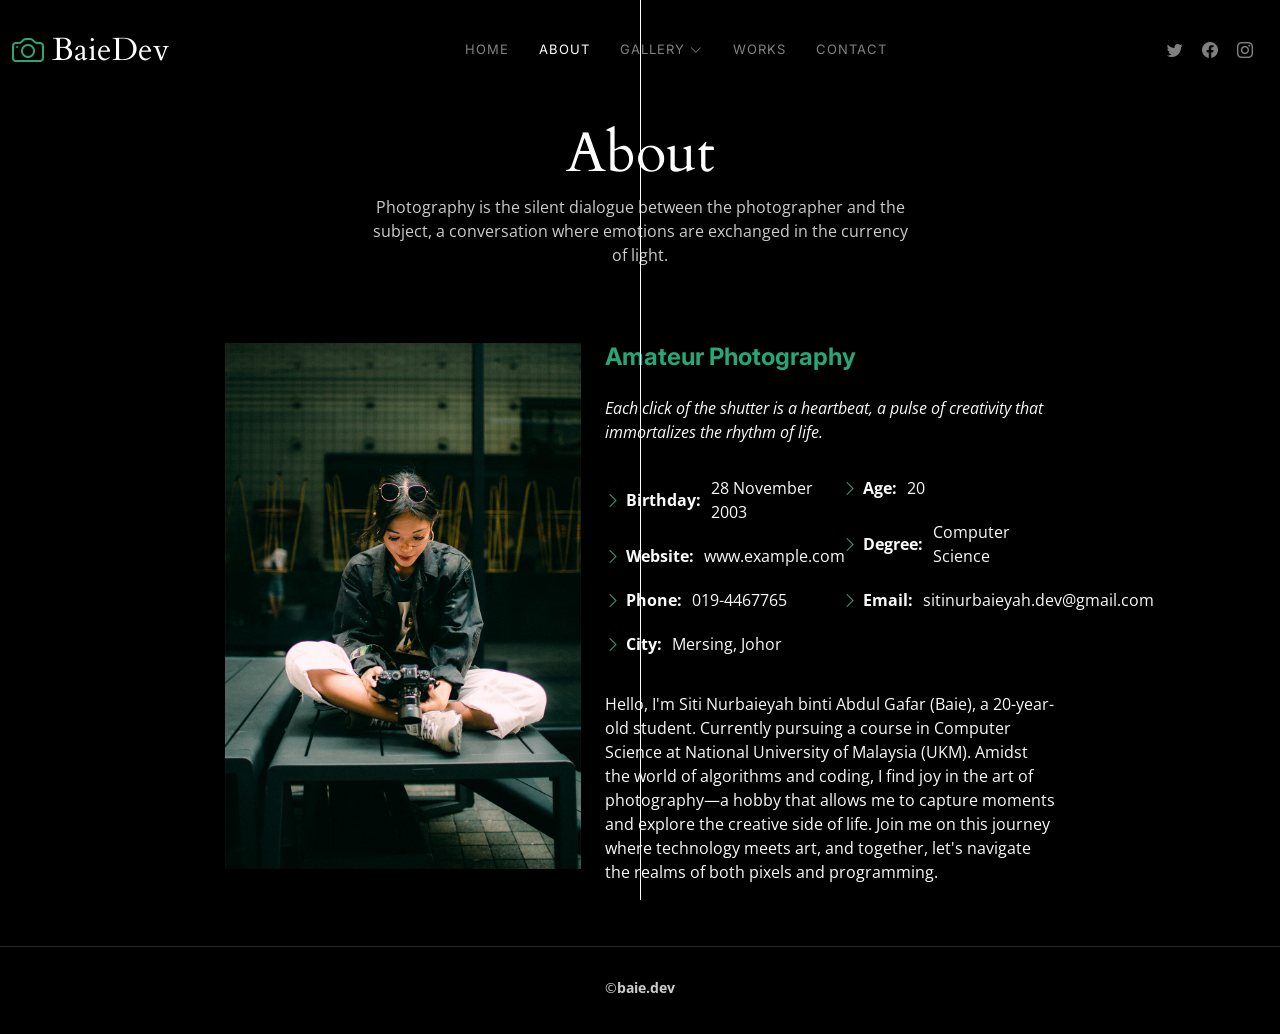
==== about.html @ 37c47ef6 "1st commit" ====
<!DOCTYPE html>
<html lang="en">

<head>
  <meta charset="utf-8">
  <meta content="width=device-width, initial-scale=1.0" name="viewport">

  <title>About | BaieDev</title>
  <meta content="" name="description">
  <meta content="" name="keywords">

  <!-- Favicons -->
  <link href="assets/img/favicon.png" rel="icon">
  <link href="assets/img/apple-touch-icon.png" rel="apple-touch-icon">

  <!-- Google Fonts -->
  <link rel="preconnect" href="https://fonts.googleapis.com">
  <link rel="preconnect" href="https://fonts.gstatic.com" crossorigin>
  <link href="https://fonts.googleapis.com/css2?family=Open+Sans:ital,wght@0,300;0,400;0,500;0,600;0,700;1,300;1,400;1,600;1,700&family=Inter:ital,wght@0,300;0,400;0,500;0,600;0,700;1,300;1,400;1,500;1,600;1,700&family=Cardo:ital,wght@0,400;0,700;1,400&display=swap" rel="stylesheet">

  <!-- Vendor CSS Files -->
  <link href="assets/vendor/bootstrap/css/bootstrap.min.css" rel="stylesheet">
  <link href="assets/vendor/bootstrap-icons/bootstrap-icons.css" rel="stylesheet">
  <link href="assets/vendor/swiper/swiper-bundle.min.css" rel="stylesheet">
  <link href="assets/vendor/glightbox/css/glightbox.min.css" rel="stylesheet">
  <link href="assets/vendor/aos/aos.css" rel="stylesheet">

  <!-- Template Main CSS File -->
  <link href="assets/css/main.css" rel="stylesheet">

  <!-- =======================================================
  * Template Name: PhotoFolio
  * Updated: Sep 18 2023 with Bootstrap v5.3.2
  * Template URL: https://bootstrapmade.com/photofolio-bootstrap-photography-website-template/
  * Author: BootstrapMade.com
  * License: https://bootstrapmade.com/license/
  ======================================================== -->
</head>

<body>

  <!-- ======= Header ======= -->
  <header id="header" class="header d-flex align-items-center fixed-top">
    <div class="container-fluid d-flex align-items-center justify-content-between">

      <a href="index.html" class="logo d-flex align-items-center  me-auto me-lg-0">
        <!-- Uncomment the line below if you also wish to use an image logo -->
        <!-- <img src="assets/img/logo.png" alt=""> -->
        <i class="bi bi-camera"></i>
        <h1>BaieDev</h1>
      </a>

      <nav id="navbar" class="navbar">
        <ul>
          <li><a href="index.html" >Home</a></li>
          <li><a href="about.html" class="active">About</a></li>
          <li class="dropdown"><a href="#"><span>Gallery</span> <i class="bi bi-chevron-down dropdown-indicator"></i></a>
            <ul>
              <li><a href="long-shot.html">Long Shot</a></li>
              <li><a href="medium-shot.html">Medium Shot</a></li>
              <li><a href="close-up.html">Close Up</a></li>
              <li><a href="high-angle.html">High Angle</a></li>
              <li><a href="close-angle.html">Close Angle</a></li>
              <!-- <li><a href="gallery.html">Travel</a></li> -->
              <!-- <li class="dropdown"><a href="#"><span>Sub Menu</span> <i class="bi bi-chevron-down dropdown-indicator"></i></a> -->
                <ul>
                  <!-- <li><a href="#">Sub Menu 1</a></li>
                  <li><a href="#">Sub Menu 2</a></li>
                  <li><a href="#">Sub Menu 3</a></li> -->
                </ul>
              </li>
            </ul>
          </li>
          <li><a href="works.html">Works</a></li>
          <li><a href="contact.html">Contact</a></li>
        </ul>
      </nav><!-- .navbar -->

      <div class="header-social-links">
        <a href="#" class="twitter"><i class="bi bi-twitter"></i></a>
        <a href="#" class="facebook"><i class="bi bi-facebook"></i></a>
        <a href="#" class="instagram"><i class="bi bi-instagram"></i></a>
        <!-- <a href="#" class="linkedin"><i class="bi bi-linkedin"></i></i></a> -->
      </div>
      <i class="mobile-nav-toggle mobile-nav-show bi bi-list"></i>
      <i class="mobile-nav-toggle mobile-nav-hide d-none bi bi-x"></i>

    </div>
  </header><!-- End Header -->

  <main id="main" data-aos="fade" data-aos-delay="1500">

    <!-- ======= End Page Header ======= -->
    <div class="page-header d-flex align-items-center">
      <div class="container position-relative">
        <div class="row d-flex justify-content-center">
          <div class="col-lg-6 text-center">
            <h2>About</h2>
            <p>Photography is the silent dialogue between the photographer and the subject,
               a conversation where emotions are exchanged in the currency of light.</p>

            <!-- <a class="cta-btn" href="contact.html">Available for hire</a> -->

          </div>
        </div>
      </div>
    </div><!-- End Page Header -->

    <!-- ======= About Section ======= -->
    <section id="about" class="about">
      <div class="container">

        <div class="row gy-4 justify-content-center">
          <div class="col-lg-4">
            <img src="assets/img/profile-img.jpg" class="img-fluid" alt="">
          </div>
          <div class="col-lg-5 content">
            <h2>Amateur Photography</h2>
            <p class="fst-italic py-3">
              Each click of the shutter is a heartbeat, a pulse of creativity that immortalizes the rhythm of life.
            </p>
            <div class="row">
              <div class="col-lg-6">
                <ul>
                  <li><i class="bi bi-chevron-right"></i> <strong>Birthday:</strong> <span>28 November 2003</span></li>
                  <li><i class="bi bi-chevron-right"></i> <strong>Website:</strong> <span>www.example.com</span></li>
                  <li><i class="bi bi-chevron-right"></i> <strong>Phone:</strong> <span>019-4467765</span></li>
                  <li><i class="bi bi-chevron-right"></i> <strong>City:</strong> <span>Mersing, Johor</span></li>
                </ul>
              </div>
              <div class="col-lg-6">
                <ul>
                  <li><i class="bi bi-chevron-right"></i> <strong>Age:</strong> <span>20</span></li>
                  <li><i class="bi bi-chevron-right"></i> <strong>Degree:</strong> <span>Computer Science</span></li>
                  <li><i class="bi bi-chevron-right"></i> <strong>Email:</strong> <span>sitinurbaieyah.dev@gmail.com</span></li>
                  <!-- <li><i class="bi bi-chevron-right"></i> <strong>Freelance:</strong> <span>Available</span></li> -->
                </ul>
              </div>
            </div>
            <p class="py-3">
              Hello, I'm Siti Nurbaieyah binti Abdul Gafar (Baie), a 20-year-old student. Currently pursuing a course in Computer Science at National University of Malaysia (UKM). 
              Amidst the world of algorithms and coding, I find joy in the art of photography—a hobby that allows me to capture moments and explore the creative side of life.
              Join me on this journey where technology meets art, and together, let's navigate the realms of both pixels and programming.
            
            </p>
            <p class="m-0">
              <!-- Recusandae est praesentium consequatur eos voluptatem. Vitae dolores aliquam itaque odio nihil. Neque ut neque ut quae voluptas. Maxime corporis aut ut ipsum consequatur. Repudiandae sunt sequi minus qui et. Doloribus molestiae officiis.
              Soluta eligendi fugiat omnis enim. Numquam alias sint possimus eveniet ad. Ratione in earum eum magni totam. -->
            </p>
          </div>
        </div>

      </div>
    </section><!-- End About Section -->

    <!-- ======= Testimonials Section ======= -->
    <!-- <section id="testimonials" class="testimonials">
      <div class="container">

        <div class="section-header">
          <h2>Testimonials</h2>
          <p>What they are saying</p>
        </div>

        <div class="slides-3 swiper">
          <div class="swiper-wrapper">

            <div class="swiper-slide">
              <div class="testimonial-item">
                <div class="stars">
                  <i class="bi bi-star-fill"></i><i class="bi bi-star-fill"></i><i class="bi bi-star-fill"></i><i class="bi bi-star-fill"></i><i class="bi bi-star-fill"></i>
                </div>
                <p>
                  Proin iaculis purus consequat sem cure digni ssim donec porttitora entum suscipit rhoncus. Accusantium quam, ultricies eget id, aliquam eget nibh et. Maecen aliquam, risus at semper.
                </p>
                <div class="profile mt-auto">
                  <img src="assets/img/testimonials/testimonials-1.jpg" class="testimonial-img" alt="">
                  <h3>Saul Goodman</h3>
                  <h4>Ceo &amp; Founder</h4>
                </div>
              </div>
            </div><!-- End testimonial item -->

            <!-- / -->

  </main><!-- End #main -->

  <!-- ======= Footer ======= -->
  <footer id="footer" class="footer">
    <div class="container">
      <div class="copyright">
        &copy;<strong><span>baie.dev</span></strong>
      </div>
      <div class="credits">
        <!-- All the links in the footer should remain intact. -->
        <!-- You can delete the links only if you purchased the pro version. -->
        <!-- Licensing information: https://bootstrapmade.com/license/ -->
        <!-- Purchase the pro version with working PHP/AJAX contact form: https://bootstrapmade.com/photofolio-bootstrap-photography-website-template/ -->
        <!-- Designed by <a href="https://bootstrapmade.com/">BootstrapMade</a> -->
      </div>
    </div>
  </footer><!-- End Footer -->

  <a href="#" class="scroll-top d-flex align-items-center justify-content-center"><i class="bi bi-arrow-up-short"></i></a>

  <div id="preloader">
    <div class="line"></div>
  </div>

  <!-- Vendor JS Files -->
  <script src="assets/vendor/bootstrap/js/bootstrap.bundle.min.js"></script>
  <script src="assets/vendor/swiper/swiper-bundle.min.js"></script>
  <script src="assets/vendor/glightbox/js/glightbox.min.js"></script>
  <script src="assets/vendor/aos/aos.js"></script>
  <script src="assets/vendor/php-email-form/validate.js"></script>

  <!-- Template Main JS File -->
  <script src="assets/js/main.js"></script>

</body>

</html>
---- assets/css/main.css ----
/**
* Template Name: PhotoFolio
* Updated: Sep 18 2023 with Bootstrap v5.3.2
* Template URL: https://bootstrapmade.com/photofolio-bootstrap-photography-website-template/
* Author: BootstrapMade.com
* License: https://bootstrapmade.com/license/
*/

/*--------------------------------------------------------------
# Set main reusable colors and fonts using CSS variables
# Learn more about CSS variables at https://developer.mozilla.org/en-US/docs/Web/CSS/Using_CSS_custom_properties
--------------------------------------------------------------*/
/* Fonts */
:root {
  --font-default: "Open Sans", system-ui, -apple-system, "Segoe UI", Roboto, "Helvetica Neue", Arial, "Noto Sans", "Liberation Sans", sans-serif, "Apple Color Emoji", "Segoe UI Emoji", "Segoe UI Symbol", "Noto Color Emoji";
  --font-primary: "Inter", sans-serif;
  --font-secondary: "Cardo", sans-serif;
}

/* Colors */
:root {
  --color-default: #fafafa;
  --color-primary: #27a776;
  --color-secondary: #161718;
}

/* Smooth scroll behavior */
:root {
  scroll-behavior: smooth;
}

/*--------------------------------------------------------------
# General
--------------------------------------------------------------*/
body {
  font-family: var(--font-default);
  color: var(--color-default);
  background-color: #000;
}

a {
  color: var(--color-primary);
  text-decoration: none;
}

a:hover {
  color: #32cf93;
  text-decoration: none;
}

h1,
h2,
h3,
h4,
h5,
h6 {
  font-family: var(--font-primary);
}

/*--------------------------------------------------------------
# Sections & Section Header
--------------------------------------------------------------*/
.section-header {
  padding-bottom: 40px;
}

.section-header h2 {
  font-size: 14px;
  font-weight: 500;
  padding: 0;
  line-height: 1px;
  margin: 0 0 5px 0;
  letter-spacing: 2px;
  text-transform: uppercase;
  color: rgba(255, 255, 255, 0.6);
  font-family: var(--font-primary);
}

.section-header h2::after {
  content: "";
  width: 120px;
  height: 1px;
  display: inline-block;
  background: #5bd9a9;
  margin: 4px 10px;
}

.section-header p {
  margin: 0;
  margin: 0;
  font-size: 36px;
  font-weight: 700;
  font-family: var(--font-secondary);
  color: #fff;
}

/*--------------------------------------------------------------
# Page Header
--------------------------------------------------------------*/
.page-header {
  padding: 120px 0 60px 0;
  min-height: 30vh;
  position: relative;
}

.page-header h2 {
  font-size: 56px;
  font-weight: 500;
  color: #fff;
  font-family: var(--font-secondary);
}

@media (max-width: 768px) {
  .page-header h2 {
    font-size: 36px;
  }
}

.page-header p {
  color: rgba(255, 255, 255, 0.8);
}

.page-header .cta-btn {
  font-family: var(--font-primary);
  font-weight: 400;
  font-size: 14px;
  display: inline-block;
  padding: 12px 40px;
  border-radius: 4px;
  letter-spacing: 1px;
  text-transform: uppercase;
  transition: 0.3s;
  color: #fff;
  background: var(--color-primary);
}

.page-header .cta-btn:hover {
  background: #2cbc85;
}

/*--------------------------------------------------------------
# Scroll top button
--------------------------------------------------------------*/
.scroll-top {
  position: fixed;
  visibility: hidden;
  opacity: 0;
  right: 15px;
  bottom: -15px;
  z-index: 99999;
  background: var(--color-primary);
  width: 44px;
  height: 44px;
  border-radius: 50px;
  transition: all 0.4s;
}

.scroll-top i {
  font-size: 24px;
  color: #fff;
  line-height: 0;
}

.scroll-top:hover {
  background: rgba(39, 167, 118, 0.8);
  color: #fff;
}

.scroll-top.active {
  visibility: visible;
  opacity: 1;
  bottom: 15px;
}

/*--------------------------------------------------------------
# Preloader
--------------------------------------------------------------*/
#preloader {
  display: flex;
  position: fixed;
  inset: 0;
  width: 100%;
  height: 100vh;
  z-index: 99999;
}

#preloader:before,
#preloader:after {
  content: "";
  background-color: var(--color-secondary);
  position: absolute;
  inset: 0;
  width: 50%;
  height: 100%;
  transition: all 0.3s ease 0s;
  z-index: -1;
}

#preloader:after {
  left: auto;
  right: 0;
}

#preloader .line {
  position: relative;
  overflow: hidden;
  margin: auto;
  width: 1px;
  height: 280px;
  transition: all 0.8s ease 0s;
}

#preloader .line:before {
  content: "";
  position: absolute;
  background-color: #fff;
  left: 0;
  top: 50%;
  width: 1px;
  height: 0%;
  transform: translateY(-50%);
  animation: lineincrease 1000ms ease-in-out 0s forwards;
}

#preloader .line:after {
  content: "";
  position: absolute;
  background-color: #999;
  left: 0;
  top: 0;
  width: 1px;
  height: 100%;
  transform: translateY(-100%);
  animation: linemove 1200ms linear 0s infinite;
  animation-delay: 2000ms;
}

#preloader.loaded .line {
  opacity: 0;
  height: 100% !important;
}

#preloader.loaded .line:after {
  opacity: 0;
}

#preloader.loaded:before,
#preloader.loaded:after {
  animation: preloaderfinish 300ms ease-in-out 500ms forwards;
}

@keyframes lineincrease {
  0% {
    height: 0%;
  }

  100% {
    height: 100%;
  }
}

@keyframes linemove {
  0% {
    transform: translateY(200%);
  }

  100% {
    transform: translateY(-100%);
  }
}

@keyframes preloaderfinish {
  0% {
    width: 5 0%;
  }

  100% {
    width: 0%;
  }
}

/*--------------------------------------------------------------
# Header
--------------------------------------------------------------*/
.header {
  transition: all 0.5s;
  z-index: 997;
  padding: 30px 0;
  background-color: #000;
}

.header .logo {
  transition: 0.3s;
}

.header .logo img {
  max-height: 40px;
  margin-right: 8px;
}

.header .logo h1 {
  font-size: 32px;
  margin: 0;
  font-weight: 400;
  color: #fff;
  font-family: var(--font-secondary);
}

.header .logo i {
  font-size: 32px;
  margin-right: 8px;
  line-height: 0;
}

@media (max-width: 575px) {
  .header .logo h1 {
    font-size: 26px;
  }

  .header .logo i {
    font-size: 24px;
  }
}

.header .header-social-links {
  padding-right: 15px;
}

.header .header-social-links a {
  color: rgba(255, 255, 255, 0.5);
  padding-left: 15px;
  display: inline-block;
  line-height: 0px;
  transition: 0.3s;
  font-size: 16px;
}

.header .header-social-links a:hover {
  color: #fff;
}

@media (max-width: 575px) {
  .header .header-social-links a {
    padding-left: 5px;
  }
}

/*--------------------------------------------------------------
# Desktop Navigation
--------------------------------------------------------------*/
@media (min-width: 1280px) {
  .navbar {
    padding: 0;
  }

  .navbar ul {
    margin: 0;
    padding: 0;
    display: flex;
    list-style: none;
    align-items: center;
  }

  .navbar li {
    position: relative;
  }

  .navbar a,
  .navbar a:focus {
    display: flex;
    align-items: center;
    justify-content: space-between;
    padding: 10px 0 10px 30px;
    font-family: var(--font-primary);
    text-transform: uppercase;
    letter-spacing: 1px;
    font-size: 13px;
    font-weight: 400;
    color: rgba(255, 255, 255, 0.5);
    white-space: nowrap;
    transition: 0.3s;
  }

  .navbar a i,
  .navbar a:focus i {
    font-size: 12px;
    line-height: 0;
    margin-left: 5px;
  }

  .navbar a:hover,
  .navbar .active,
  .navbar .active:focus,
  .navbar li:hover>a {
    color: #fff;
  }

  .navbar .dropdown ul {
    display: block;
    position: absolute;
    left: 14px;
    top: calc(100% + 30px);
    margin: 0;
    padding: 10px 0;
    z-index: 99;
    opacity: 0;
    visibility: hidden;
    background: var(--color-secondary);
    transition: 0.3s;
    border-radius: 4px;
  }

  .navbar .dropdown ul li {
    min-width: 200px;
  }

  .navbar .dropdown ul a {
    padding: 10px 20px;
    font-size: 15px;
    text-transform: none;
    font-weight: 400;
  }

  .navbar .dropdown ul a i {
    font-size: 12px;
  }

  .navbar .dropdown ul a:hover,
  .navbar .dropdown ul .active:hover,
  .navbar .dropdown ul li:hover>a {
    color: #fff;
  }

  .navbar .dropdown:hover>ul {
    opacity: 1;
    top: 100%;
    visibility: visible;
  }

  .navbar .dropdown .dropdown ul {
    top: 0;
    left: calc(100% - 30px);
    visibility: hidden;
  }

  .navbar .dropdown .dropdown:hover>ul {
    opacity: 1;
    top: 0;
    left: 100%;
    visibility: visible;
  }
}

@media (min-width: 1280px) and (max-width: 1366px) {
  .navbar .dropdown .dropdown ul {
    left: -90%;
  }

  .navbar .dropdown .dropdown:hover>ul {
    left: -100%;
  }
}

@media (min-width: 1280px) {

  .mobile-nav-show,
  .mobile-nav-hide {
    display: none;
  }
}

/*--------------------------------------------------------------
# Mobile Navigation
--------------------------------------------------------------*/
@media (max-width: 1279px) {
  .navbar {
    position: fixed;
    top: 0;
    right: -100%;
    width: 100%;
    max-width: 400px;
    bottom: 0;
    transition: 0.3s;
    z-index: 9997;
  }

  .navbar ul {
    position: absolute;
    inset: 0;
    padding: 50px 0 10px 0;
    margin: 0;
    background: rgba(0, 0, 0, 0.9);
    overflow-y: auto;
    transition: 0.3s;
    z-index: 9998;
  }

  .navbar a,
  .navbar a:focus {
    display: flex;
    align-items: center;
    justify-content: space-between;
    padding: 10px 20px;
    font-family: var(--font-primary);
    font-size: 13px;
    text-transform: uppercase;
    font-weight: 400;
    color: rgba(255, 255, 255, 0.5);
    letter-spacing: 1px;
    white-space: nowrap;
    transition: 0.3s;
  }

  .navbar a i,
  .navbar a:focus i {
    font-size: 12px;
    line-height: 0;
    margin-left: 5px;
  }

  .navbar a:hover,
  .navbar .active,
  .navbar .active:focus,
  .navbar li:hover>a {
    color: #fff;
  }

  .navbar .dropdown ul,
  .navbar .dropdown .dropdown ul {
    position: static;
    display: none;
    padding: 10px 0;
    margin: 10px 20px;
    transition: all 0.5s ease-in-out;
    border: 1px solid black;
  }

  .navbar .dropdown>.dropdown-active,
  .navbar .dropdown .dropdown>.dropdown-active {
    display: block;
  }

  .mobile-nav-show {
    color: #fff;
    font-size: 28px;
    cursor: pointer;
    line-height: 0;
    transition: 0.5s;
    z-index: 9999;
    margin: 0 10px 0 10px;
  }

  .mobile-nav-hide {
    color: #fff;
    font-size: 32px;
    cursor: pointer;
    line-height: 0;
    transition: 0.5s;
    position: fixed;
    right: 20px;
    top: 20px;
    z-index: 9999;
  }

  .mobile-nav-active {
    overflow: hidden;
  }

  .mobile-nav-active .navbar {
    right: 0;
  }

  .mobile-nav-active .navbar:before {
    content: "";
    position: fixed;
    inset: 0;
    background: rgba(22, 23, 24, 0.8);
    z-index: 9996;
  }
}

/*--------------------------------------------------------------
# About Section
--------------------------------------------------------------*/
.about .content h2 {
  font-weight: 700;
  font-size: 24px;
  color: var(--color-primary);
}

.about .content ul {
  list-style: none;
  padding: 0;
}

.about .content ul li {
  margin-bottom: 20px;
  display: flex;
  align-items: center;
}

.about .content ul strong {
  margin-right: 10px;
}

.about .content ul i {
  font-size: 16px;
  margin-right: 5px;
  color: var(--color-primary);
  line-height: 0;
}

/*--------------------------------------------------------------
# Testimonials Section
--------------------------------------------------------------*/
.testimonials {
  margin-top: 80px;
}

.testimonials .testimonial-item {
  box-sizing: content-box;
  padding: 30px;
  margin: 40px 30px;
  background: var(--color-secondary);
  min-height: 320px;
  display: flex;
  flex-direction: column;
  text-align: center;
  transition: 0.3s;
}

.testimonials .testimonial-item .stars {
  margin-bottom: 15px;
}

.testimonials .testimonial-item .stars i {
  color: #ffc107;
  margin: 0 1px;
}

.testimonials .testimonial-item .testimonial-img {
  width: 90px;
  border-radius: 50%;
  border: 5px solid #474a4d;
  margin: 0 auto;
}

.testimonials .testimonial-item h3 {
  font-size: 18px;
  font-weight: bold;
  margin: 10px 0 5px 0;
  color: #fff;
}

.testimonials .testimonial-item h4 {
  font-size: 14px;
  color: rgba(255, 255, 255, 0.5);
  margin: 0;
}

.testimonials .testimonial-item p {
  font-style: italic;
  margin: 0 auto 15px auto;
}

.testimonials .swiper-pagination {
  margin-top: 20px;
  position: relative;
}

.testimonials .swiper-pagination .swiper-pagination-bullet {
  width: 12px;
  height: 12px;
  background-color: rgba(255, 255, 255, 0.2);
  opacity: 1;
}

.testimonials .swiper-pagination .swiper-pagination-bullet-active {
  background-color: rgba(255, 255, 255, 0.5);
}

.testimonials .swiper-slide {
  opacity: 0.3;
}

@media (max-width: 1199px) {
  .testimonials .swiper-slide-active {
    opacity: 1;
  }

  .testimonials .swiper-pagination {
    margin-top: 0;
  }

  .testimonials .testimonial-item {
    margin: 40px 20px;
  }
}

@media (min-width: 1200px) {
  .testimonials .swiper-slide-next {
    opacity: 1;
    transform: scale(1.12);
  }
}

/*--------------------------------------------------------------
# Pricing Section
--------------------------------------------------------------*/
.gallery {
  margin-top: 40px;
}

.gallery .gallery-item {
  position: relative;
  overflow: hidden;
  border-radius: 10px;
}

.gallery .gallery-item img {
  transition: 0.3s;
}

.gallery .gallery-links {
  position: absolute;
  inset: 0;
  opacity: 0;
  transition: all ease-in-out 0.3s;
  background: rgba(0, 0, 0, 0.6);
  z-index: 3;
}

.gallery .gallery-links .preview-link,
.gallery .gallery-links .details-link {
  font-size: 20px;
  color: rgba(255, 255, 255, 0.5);
  transition: 0.3s;
  line-height: 1.2;
  margin: 30px 8px 0 8px;
}

.gallery .gallery-links .preview-link:hover,
.gallery .gallery-links .details-link:hover {
  color: #fff;
}

.gallery .gallery-links .details-link {
  font-size: 30px;
  line-height: 0;
}

.gallery .gallery-item:hover .gallery-links {
  opacity: 1;
}

.gallery .gallery-item:hover .preview-link,
.gallery .gallery-item:hover .details-link {
  margin-top: 0;
}

.gallery .gallery-item:hover img {
  transform: scale(1.1);
}

.glightbox-clean .gslide-description {
  background: #222425;
}

.glightbox-clean .gslide-title {
  color: rgba(255, 255, 255, 0.8);
  margin: 0;
}

/*--------------------------------------------------------------
# Gallery Single Section
--------------------------------------------------------------*/
.gallery-single .portfolio-details-slider img {
  width: 100%;
}

.gallery-single .portfolio-details-slider .swiper-pagination .swiper-pagination-bullet {
  width: 12px;
  height: 12px;
  background-color: rgba(255, 255, 255, 0.7);
  opacity: 1;
}

.gallery-single .portfolio-details-slider .swiper-pagination .swiper-pagination-bullet-active {
  background-color: var(--color-primary);
}

.gallery-single .swiper-button-prev,
.gallery-single .swiper-button-next {
  width: 48px;
  height: 48px;
}

.gallery-single .swiper-button-prev:after,
.gallery-single .swiper-button-next:after {
  color: rgba(255, 255, 255, 0.8);
  background-color: rgba(0, 0, 0, 0.2);
  font-size: 24px;
  border-radius: 50%;
  width: 48px;
  height: 48px;
  display: flex;
  align-items: center;
  justify-content: center;
  transition: 0.3s;
}

.gallery-single .swiper-button-prev:hover:after,
.gallery-single .swiper-button-next:hover:after {
  background-color: rgba(0, 0, 0, 0.6);
}

@media (max-width: 575px) {

  .gallery-single .swiper-button-prev,
  .gallery-single .swiper-button-next {
    display: none;
  }
}

.gallery-single .portfolio-info h3 {
  font-size: 22px;
  font-weight: 700;
  margin-bottom: 20px;
  padding-bottom: 20px;
  position: relative;
  font-family: var(--font-secondary);
}

.gallery-single .portfolio-info h3:after {
  content: "";
  position: absolute;
  display: block;
  width: 50px;
  height: 3px;
  background: var(--color-primary);
  left: 0;
  bottom: 0;
}

.gallery-single .portfolio-info ul {
  list-style: none;
  padding: 0;
  font-size: 15px;
}

.gallery-single .portfolio-info ul li {
  display: flex;
  flex-direction: column;
  padding-bottom: 15px;
}

.gallery-single .portfolio-info ul strong {
  text-transform: uppercase;
  font-weight: 400;
  color: #6b7075;
  font-size: 14px;
}

.gallery-single .portfolio-info .btn-visit {
  padding: 8px 40px;
  background: var(--color-primary);
  color: #fff;
  border-radius: 50px;
  transition: 0.3s;
}

.gallery-single .portfolio-info .btn-visit:hover {
  background: #2cbc85;
}

.gallery-single .portfolio-description h2 {
  font-size: 26px;
  font-weight: 700;
  margin-bottom: 20px;
  color: #fff;
  font-family: var(--font-secondary);
}

.gallery-single .portfolio-description p {
  padding: 0;
}

.gallery-single .portfolio-description .testimonial-item {
  padding: 30px 30px 0 30px;
  position: relative;
  background: var(--color-secondary);
  height: 100%;
  margin-bottom: 50px;
}

.gallery-single .portfolio-description .testimonial-item .testimonial-img {
  width: 90px;
  border-radius: 50px;
  border: 6px solid #2e3133;
  float: left;
  margin: 0 10px 0 0;
}

.gallery-single .portfolio-description .testimonial-item h3 {
  font-size: 18px;
  font-weight: bold;
  margin: 15px 0 5px 0;
  padding-top: 20px;
}

.gallery-single .portfolio-description .testimonial-item h4 {
  font-size: 14px;
  color: rgba(255, 255, 255, 0.6);
  margin: 0;
}

.gallery-single .portfolio-description .testimonial-item .quote-icon-left,
.gallery-single .portfolio-description .testimonial-item .quote-icon-right {
  color: #5bd9a9;
  font-size: 26px;
  line-height: 0;
}

.gallery-single .portfolio-description .testimonial-item .quote-icon-left {
  display: inline-block;
  left: -5px;
  position: relative;
}

.gallery-single .portfolio-description .testimonial-item .quote-icon-right {
  display: inline-block;
  right: -5px;
  position: relative;
  top: 10px;
  transform: scale(-1, -1);
}

.gallery-single .portfolio-description .testimonial-item p {
  font-style: italic;
  margin: 0 0 15px 0 0 0;
  padding: 0;
}

/*--------------------------------------------------------------
# Services Section
--------------------------------------------------------------*/
.services .service-item {
  padding: 50px 30px;
  transition: all ease-in-out 0.4s;
  background: var(--color-secondary);
  height: 100%;
  overflow: hidden;
  z-index: 1;
}

.services .service-item:before {
  content: "";
  position: absolute;
  background: #1d1f20;
  top: -200px;
  transition: all 0.3s;
  z-index: -1;
}

.services .service-item i {
  background: var(--color-primary);
  color: #fff;
  font-size: 24px;
  transition: 0.3s;
  display: flex;
  align-items: center;
  justify-content: center;
  width: 56px;
  height: 56px;
  border-radius: 50%;
}

.services .service-item h4 {
  font-weight: 600;
  margin: 15px 0 0 0;
  transition: 0.3s;
  font-size: 20px;
}

.services .service-item h4 a {
  color: #fff;
}

.services .service-item p {
  line-height: 24px;
  font-size: 14px;
  margin: 15px 0 0 0;
}

.services .service-item:hover:before {
  background: var(--color-primary);
  right: 0;
  top: 0;
  width: 100%;
  height: 100%;
  border-radius: 0px;
}

.services .service-item:hover h4 a,
.services .service-item:hover p {
  color: #fff;
}

.services .service-item:hover i {
  background: #fff;
  color: var(--color-primary);
}

/*--------------------------------------------------------------
# Pricing Section
--------------------------------------------------------------*/
.pricing {
  margin-top: 80px;
}

.pricing .pricing-item {
  border-bottom: 1px dashed #474a4d;
  width: 100%;
  height: 100%;
  padding: 0 0 15px 0;
}

.pricing .pricing-item h3 {
  margin: 0;
  font-size: 18px;
  font-weight: 500;
  color: rgba(255, 255, 255, 0.6);
}

.pricing .pricing-item h4 {
  margin: 0;
  font-size: 16px;
}

/*--------------------------------------------------------------
# Contact Section
--------------------------------------------------------------*/
.contact .info-item+.info-item {
  margin-top: 40px;
}

.contact .info-item i {
  font-size: 20px;
  color: var(--color-primary);
  float: left;
  width: 44px;
  height: 44px;
  background: #222425;
  display: flex;
  justify-content: center;
  align-items: center;
  border-radius: 50px;
  transition: all 0.3s ease-in-out;
  margin-right: 15px;
}

.contact .info-item h4 {
  padding: 0;
  font-size: 20px;
  font-weight: 600;
  margin-bottom: 5px;
  color: rgba(255, 255, 255, 0.5);
}

.contact .info-item p {
  padding: 0;
  margin-bottom: 0;
  font-size: 14px;
  color: #fff;
}

.contact .info-item:hover i {
  background: var(--color-primary);
  color: #fff;
}

.contact .php-email-form {
  width: 100%;
}

.contact .php-email-form .form-group {
  padding-bottom: 8px;
}

.contact .php-email-form .error-message {
  display: none;
  color: #fff;
  background: #df1529;
  text-align: left;
  padding: 15px;
  font-weight: 600;
}

.contact .php-email-form .error-message br+br {
  margin-top: 25px;
}

.contact .php-email-form .sent-message {
  display: none;
  color: #fff;
  background: var(--color-primary);
  text-align: center;
  padding: 15px;
  font-weight: 600;
}

.contact .php-email-form .loading {
  display: none;
  background: var(--color-secondary);
  text-align: center;
  padding: 15px;
  color: rgba(255, 255, 255, 0.6);
}

.contact .php-email-form .loading:before {
  content: "";
  display: inline-block;
  border-radius: 50%;
  width: 24px;
  height: 24px;
  margin: 0 10px -6px 0;
  border: 3px solid var(--color-primary);
  border-top-color: var(--color-secondary);
  animation: animate-loading 1s linear infinite;
}

.contact .php-email-form input,
.contact .php-email-form textarea {
  border-radius: 4px;
  box-shadow: none;
  font-size: 14px;
  background-color: var(--color-secondary);
  border: 1px solid #2e3133;
  color: #fff;
}

.contact .php-email-form input {
  height: 44px;
}

.contact .php-email-form textarea {
  padding: 10px 12px;
}

.contact .php-email-form button[type=submit] {
  background: var(--color-primary);
  border: 0;
  padding: 10px 35px;
  color: #fff;
  transition: 0.4s;
  border-radius: 4px;
}

.contact .php-email-form button[type=submit]:hover {
  background: rgba(39, 167, 118, 0.8);
}

@keyframes animate-loading {
  0% {
    transform: rotate(0deg);
  }

  100% {
    transform: rotate(360deg);
  }
}

/*--------------------------------------------------------------
# Hero Section
--------------------------------------------------------------*/
.hero {
  width: 100%;
  min-height: 30vh;
  background: #000;
  background-size: cover;
  position: relative;
  padding: 140px 0 60px 0;
}

.hero h2 {
  margin: 0 0 10px 0;
  font-size: 38px;
  font-weight: 700;
  color: #fff;
  font-family: var(--font-secondary);
}

.hero h2 span {
  position: relative;
  z-index: 1;
  padding: 0 5px;
  display: inline-block;
}

.hero h2 span:before {
  content: "";
  position: absolute;
  height: 50%;
  bottom: 0;
  left: 0;
  right: 0;
  background: var(--color-primary);
  z-index: -1;
}

.hero p {
  color: rgba(255, 255, 255, 0.6);
  margin-bottom: 30px;
  font-size: 18px;
}

.hero .btn-get-started {
  font-family: var(--font-primary);
  font-weight: 400;
  font-size: 14px;
  display: inline-block;
  padding: 12px 40px;
  border-radius: 4px;
  letter-spacing: 1px;
  text-transform: uppercase;
  transition: 0.3s;
  color: #fff;
  background: var(--color-primary);
}

.hero .btn-get-started:hover {
  background: #2cbc85;
}

@media (max-width: 768px) {
  .hero h2 {
    font-size: 32px;
  }
}

/*--------------------------------------------------------------
# Footer
--------------------------------------------------------------*/
.footer {
  margin-top: 30px;
  padding: 30px 0;
  font-size: 14px;
  border-top: 1px solid rgba(255, 255, 255, 0.15);
}

.footer .copyright {
  text-align: center;
  color: rgba(255, 255, 255, 0.8);
}

.footer .credits {
  padding-top: 6px;
  text-align: center;
  font-size: 13px;
  color: rgba(255, 255, 255, 0.8);
}

.footer .credits a {
  color: var(--color-primary);
}
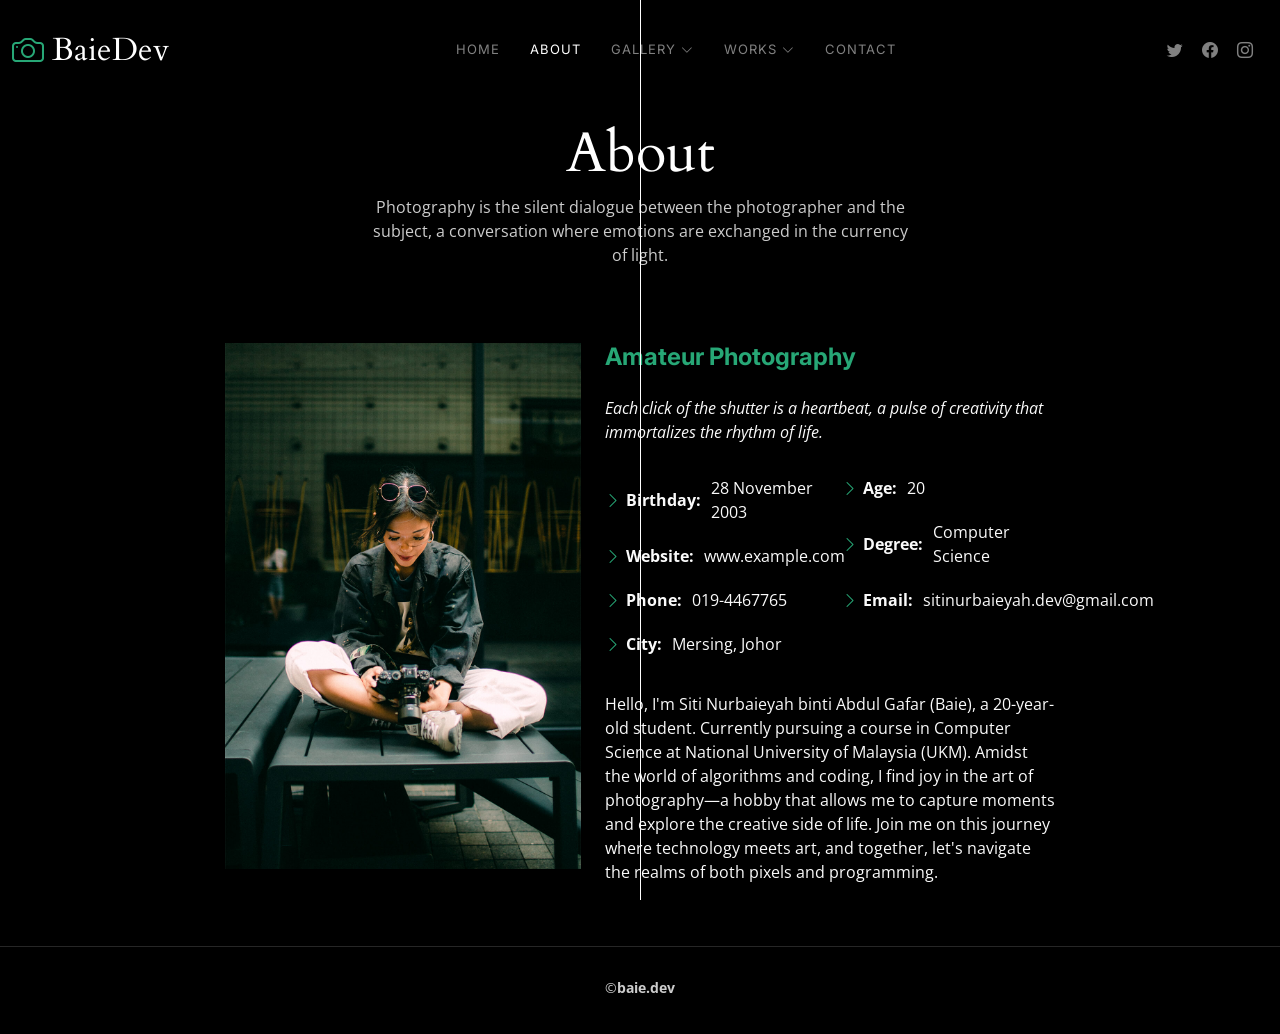
==== commit 53dc1ec0: "update" ====
--- a/about.html
+++ b/about.html
@@ -2,33 +2,35 @@
 <html lang="en">
 
 <head>
-  <meta charset="utf-8">
-  <meta content="width=device-width, initial-scale=1.0" name="viewport">
-
-  <title>About | BaieDev</title>
-  <meta content="" name="description">
-  <meta content="" name="keywords">
-
-  <!-- Favicons -->
-  <link href="assets/img/favicon.png" rel="icon">
-  <link href="assets/img/apple-touch-icon.png" rel="apple-touch-icon">
-
-  <!-- Google Fonts -->
-  <link rel="preconnect" href="https://fonts.googleapis.com">
-  <link rel="preconnect" href="https://fonts.gstatic.com" crossorigin>
-  <link href="https://fonts.googleapis.com/css2?family=Open+Sans:ital,wght@0,300;0,400;0,500;0,600;0,700;1,300;1,400;1,600;1,700&family=Inter:ital,wght@0,300;0,400;0,500;0,600;0,700;1,300;1,400;1,500;1,600;1,700&family=Cardo:ital,wght@0,400;0,700;1,400&display=swap" rel="stylesheet">
-
-  <!-- Vendor CSS Files -->
-  <link href="assets/vendor/bootstrap/css/bootstrap.min.css" rel="stylesheet">
-  <link href="assets/vendor/bootstrap-icons/bootstrap-icons.css" rel="stylesheet">
-  <link href="assets/vendor/swiper/swiper-bundle.min.css" rel="stylesheet">
-  <link href="assets/vendor/glightbox/css/glightbox.min.css" rel="stylesheet">
-  <link href="assets/vendor/aos/aos.css" rel="stylesheet">
-
-  <!-- Template Main CSS File -->
-  <link href="assets/css/main.css" rel="stylesheet">
-
-  <!-- =======================================================
+	<meta charset="utf-8">
+	<meta content="width=device-width, initial-scale=1.0" name="viewport">
+
+	<title>About | BaieDev</title>
+	<meta content="" name="description">
+	<meta content="" name="keywords">
+
+	<!-- Favicons -->
+	<link href="assets/img/favicon.png" rel="icon">
+	<link href="assets/img/apple-touch-icon.png" rel="apple-touch-icon">
+
+	<!-- Google Fonts -->
+	<link rel="preconnect" href="https://fonts.googleapis.com">
+	<link rel="preconnect" href="https://fonts.gstatic.com" crossorigin>
+	<link
+		href="https://fonts.googleapis.com/css2?family=Open+Sans:ital,wght@0,300;0,400;0,500;0,600;0,700;1,300;1,400;1,600;1,700&family=Inter:ital,wght@0,300;0,400;0,500;0,600;0,700;1,300;1,400;1,500;1,600;1,700&family=Cardo:ital,wght@0,400;0,700;1,400&display=swap"
+		rel="stylesheet">
+
+	<!-- Vendor CSS Files -->
+	<link href="assets/vendor/bootstrap/css/bootstrap.min.css" rel="stylesheet">
+	<link href="assets/vendor/bootstrap-icons/bootstrap-icons.css" rel="stylesheet">
+	<link href="assets/vendor/swiper/swiper-bundle.min.css" rel="stylesheet">
+	<link href="assets/vendor/glightbox/css/glightbox.min.css" rel="stylesheet">
+	<link href="assets/vendor/aos/aos.css" rel="stylesheet">
+
+	<!-- Template Main CSS File -->
+	<link href="assets/css/main.css" rel="stylesheet">
+
+	<!-- =======================================================
   * Template Name: PhotoFolio
   * Updated: Sep 18 2023 with Bootstrap v5.3.2
   * Template URL: https://bootstrapmade.com/photofolio-bootstrap-photography-website-template/
@@ -39,122 +41,131 @@
 
 <body>
 
-  <!-- ======= Header ======= -->
-  <header id="header" class="header d-flex align-items-center fixed-top">
-    <div class="container-fluid d-flex align-items-center justify-content-between">
-
-      <a href="index.html" class="logo d-flex align-items-center  me-auto me-lg-0">
-        <!-- Uncomment the line below if you also wish to use an image logo -->
-        <!-- <img src="assets/img/logo.png" alt=""> -->
-        <i class="bi bi-camera"></i>
-        <h1>BaieDev</h1>
-      </a>
-
-      <nav id="navbar" class="navbar">
-        <ul>
-          <li><a href="index.html" >Home</a></li>
-          <li><a href="about.html" class="active">About</a></li>
-          <li class="dropdown"><a href="#"><span>Gallery</span> <i class="bi bi-chevron-down dropdown-indicator"></i></a>
-            <ul>
-              <li><a href="long-shot.html">Long Shot</a></li>
-              <li><a href="medium-shot.html">Medium Shot</a></li>
-              <li><a href="close-up.html">Close Up</a></li>
-              <li><a href="high-angle.html">High Angle</a></li>
-              <li><a href="close-angle.html">Close Angle</a></li>
-              <!-- <li><a href="gallery.html">Travel</a></li> -->
-              <!-- <li class="dropdown"><a href="#"><span>Sub Menu</span> <i class="bi bi-chevron-down dropdown-indicator"></i></a> -->
-                <ul>
-                  <!-- <li><a href="#">Sub Menu 1</a></li>
-                  <li><a href="#">Sub Menu 2</a></li>
-                  <li><a href="#">Sub Menu 3</a></li> -->
-                </ul>
-              </li>
-            </ul>
-          </li>
-          <li><a href="works.html">Works</a></li>
-          <li><a href="contact.html">Contact</a></li>
-        </ul>
-      </nav><!-- .navbar -->
-
-      <div class="header-social-links">
-        <a href="#" class="twitter"><i class="bi bi-twitter"></i></a>
-        <a href="#" class="facebook"><i class="bi bi-facebook"></i></a>
-        <a href="#" class="instagram"><i class="bi bi-instagram"></i></a>
-        <!-- <a href="#" class="linkedin"><i class="bi bi-linkedin"></i></i></a> -->
-      </div>
-      <i class="mobile-nav-toggle mobile-nav-show bi bi-list"></i>
-      <i class="mobile-nav-toggle mobile-nav-hide d-none bi bi-x"></i>
-
-    </div>
-  </header><!-- End Header -->
-
-  <main id="main" data-aos="fade" data-aos-delay="1500">
-
-    <!-- ======= End Page Header ======= -->
-    <div class="page-header d-flex align-items-center">
-      <div class="container position-relative">
-        <div class="row d-flex justify-content-center">
-          <div class="col-lg-6 text-center">
-            <h2>About</h2>
-            <p>Photography is the silent dialogue between the photographer and the subject,
-               a conversation where emotions are exchanged in the currency of light.</p>
-
-            <!-- <a class="cta-btn" href="contact.html">Available for hire</a> -->
-
-          </div>
-        </div>
-      </div>
-    </div><!-- End Page Header -->
-
-    <!-- ======= About Section ======= -->
-    <section id="about" class="about">
-      <div class="container">
-
-        <div class="row gy-4 justify-content-center">
-          <div class="col-lg-4">
-            <img src="assets/img/profile-img.jpg" class="img-fluid" alt="">
-          </div>
-          <div class="col-lg-5 content">
-            <h2>Amateur Photography</h2>
-            <p class="fst-italic py-3">
-              Each click of the shutter is a heartbeat, a pulse of creativity that immortalizes the rhythm of life.
-            </p>
-            <div class="row">
-              <div class="col-lg-6">
-                <ul>
-                  <li><i class="bi bi-chevron-right"></i> <strong>Birthday:</strong> <span>28 November 2003</span></li>
-                  <li><i class="bi bi-chevron-right"></i> <strong>Website:</strong> <span>www.example.com</span></li>
-                  <li><i class="bi bi-chevron-right"></i> <strong>Phone:</strong> <span>019-4467765</span></li>
-                  <li><i class="bi bi-chevron-right"></i> <strong>City:</strong> <span>Mersing, Johor</span></li>
-                </ul>
-              </div>
-              <div class="col-lg-6">
-                <ul>
-                  <li><i class="bi bi-chevron-right"></i> <strong>Age:</strong> <span>20</span></li>
-                  <li><i class="bi bi-chevron-right"></i> <strong>Degree:</strong> <span>Computer Science</span></li>
-                  <li><i class="bi bi-chevron-right"></i> <strong>Email:</strong> <span>sitinurbaieyah.dev@gmail.com</span></li>
-                  <!-- <li><i class="bi bi-chevron-right"></i> <strong>Freelance:</strong> <span>Available</span></li> -->
-                </ul>
-              </div>
-            </div>
-            <p class="py-3">
-              Hello, I'm Siti Nurbaieyah binti Abdul Gafar (Baie), a 20-year-old student. Currently pursuing a course in Computer Science at National University of Malaysia (UKM). 
-              Amidst the world of algorithms and coding, I find joy in the art of photography—a hobby that allows me to capture moments and explore the creative side of life.
-              Join me on this journey where technology meets art, and together, let's navigate the realms of both pixels and programming.
-            
-            </p>
-            <p class="m-0">
-              <!-- Recusandae est praesentium consequatur eos voluptatem. Vitae dolores aliquam itaque odio nihil. Neque ut neque ut quae voluptas. Maxime corporis aut ut ipsum consequatur. Repudiandae sunt sequi minus qui et. Doloribus molestiae officiis.
+	<!-- ======= Header ======= -->
+	<header id="header" class="header d-flex align-items-center fixed-top">
+		<div class="container-fluid d-flex align-items-center justify-content-between">
+
+			<a href="index.html" class="logo d-flex align-items-center  me-auto me-lg-0">
+				<!-- Uncomment the line below if you also wish to use an image logo -->
+				<!-- <img src="assets/img/logo.png" alt=""> -->
+				<i class="bi bi-camera"></i>
+				<h1>BaieDev</h1>
+			</a>
+
+			<nav id="navbar" class="navbar">
+				<ul>
+					<li><a href="index.html">Home</a></li>
+					<li><a href="about.html" class="active">About</a></li>
+					<li class="dropdown">
+						<a href="#"><span>Gallery</span> <i class="bi bi-chevron-down dropdown-indicator"></i></a>
+						<ul>
+							<li><a href="long-shot.html">Long Shot</a></li>
+							<li><a href="medium-shot.html">Medium Shot</a></li>
+							<li><a href="close-up.html">Close Up</a></li>
+							<li><a href="high-angle.html">High Angle</a></li>
+						</ul>
+					</li>
+					<li class="dropdown">
+						<a href="#"><span>Works</span> <i
+								class="bi bi-chevron-down dropdown-indicator"></i></a>
+						<ul>
+							<li><a href="mutiara-kata.html">Mutiara Kata</a></li>
+							<li><a href="defect-pictures.html">Defect Pictures</a></li>
+						</ul>
+					</li>
+					<li><a href="contact.html">Contact</a></li>
+				</ul>
+			</nav><!-- .navbar -->
+
+			<div class="header-social-links">
+				<a href="#" class="twitter"><i class="bi bi-twitter"></i></a>
+				<a href="#" class="facebook"><i class="bi bi-facebook"></i></a>
+				<a href="#" class="instagram"><i class="bi bi-instagram"></i></a>
+				<!-- <a href="#" class="linkedin"><i class="bi bi-linkedin"></i></i></a> -->
+			</div>
+			<i class="mobile-nav-toggle mobile-nav-show bi bi-list"></i>
+			<i class="mobile-nav-toggle mobile-nav-hide d-none bi bi-x"></i>
+
+		</div>
+	</header><!-- End Header -->
+
+	<main id="main" data-aos="fade" data-aos-delay="1500">
+
+		<!-- ======= End Page Header ======= -->
+		<div class="page-header d-flex align-items-center">
+			<div class="container position-relative">
+				<div class="row d-flex justify-content-center">
+					<div class="col-lg-6 text-center">
+						<h2>About</h2>
+						<p>Photography is the silent dialogue between the photographer and the subject,
+							a conversation where emotions are exchanged in the currency of light.</p>
+
+						<!-- <a class="cta-btn" href="contact.html">Available for hire</a> -->
+
+					</div>
+				</div>
+			</div>
+		</div><!-- End Page Header -->
+
+		<!-- ======= About Section ======= -->
+		<section id="about" class="about">
+			<div class="container">
+
+				<div class="row gy-4 justify-content-center">
+					<div class="col-lg-4">
+						<img src="assets/img/profile-img.jpg" class="img-fluid" alt="">
+					</div>
+					<div class="col-lg-5 content">
+						<h2>Amateur Photography</h2>
+						<p class="fst-italic py-3">
+							Each click of the shutter is a heartbeat, a pulse of creativity that immortalizes the rhythm
+							of life.
+						</p>
+						<div class="row">
+							<div class="col-lg-6">
+								<ul>
+									<li><i class="bi bi-chevron-right"></i> <strong>Birthday:</strong> <span>28 November
+											2003</span></li>
+									<li><i class="bi bi-chevron-right"></i> <strong>Website:</strong>
+										<span>www.example.com</span></li>
+									<li><i class="bi bi-chevron-right"></i> <strong>Phone:</strong>
+										<span>019-4467765</span></li>
+									<li><i class="bi bi-chevron-right"></i> <strong>City:</strong> <span>Mersing,
+											Johor</span></li>
+								</ul>
+							</div>
+							<div class="col-lg-6">
+								<ul>
+									<li><i class="bi bi-chevron-right"></i> <strong>Age:</strong> <span>20</span></li>
+									<li><i class="bi bi-chevron-right"></i> <strong>Degree:</strong> <span>Computer
+											Science</span></li>
+									<li><i class="bi bi-chevron-right"></i> <strong>Email:</strong>
+										<span>sitinurbaieyah.dev@gmail.com</span></li>
+									<!-- <li><i class="bi bi-chevron-right"></i> <strong>Freelance:</strong> <span>Available</span></li> -->
+								</ul>
+							</div>
+						</div>
+						<p class="py-3">
+							Hello, I'm Siti Nurbaieyah binti Abdul Gafar (Baie), a 20-year-old student. Currently
+							pursuing a course in Computer Science at National University of Malaysia (UKM).
+							Amidst the world of algorithms and coding, I find joy in the art of photography—a hobby that
+							allows me to capture moments and explore the creative side of life.
+							Join me on this journey where technology meets art, and together, let's navigate the realms
+							of both pixels and programming.
+
+						</p>
+						<p class="m-0">
+							<!-- Recusandae est praesentium consequatur eos voluptatem. Vitae dolores aliquam itaque odio nihil. Neque ut neque ut quae voluptas. Maxime corporis aut ut ipsum consequatur. Repudiandae sunt sequi minus qui et. Doloribus molestiae officiis.
               Soluta eligendi fugiat omnis enim. Numquam alias sint possimus eveniet ad. Ratione in earum eum magni totam. -->
-            </p>
-          </div>
-        </div>
-
-      </div>
-    </section><!-- End About Section -->
-
-    <!-- ======= Testimonials Section ======= -->
-    <!-- <section id="testimonials" class="testimonials">
+						</p>
+					</div>
+				</div>
+
+			</div>
+		</section><!-- End About Section -->
+
+		<!-- ======= Testimonials Section ======= -->
+		<!-- <section id="testimonials" class="testimonials">
       <div class="container">
 
         <div class="section-header">
@@ -181,41 +192,42 @@
               </div>
             </div><!-- End testimonial item -->
 
-            <!-- / -->
-
-  </main><!-- End #main -->
-
-  <!-- ======= Footer ======= -->
-  <footer id="footer" class="footer">
-    <div class="container">
-      <div class="copyright">
-        &copy;<strong><span>baie.dev</span></strong>
-      </div>
-      <div class="credits">
-        <!-- All the links in the footer should remain intact. -->
-        <!-- You can delete the links only if you purchased the pro version. -->
-        <!-- Licensing information: https://bootstrapmade.com/license/ -->
-        <!-- Purchase the pro version with working PHP/AJAX contact form: https://bootstrapmade.com/photofolio-bootstrap-photography-website-template/ -->
-        <!-- Designed by <a href="https://bootstrapmade.com/">BootstrapMade</a> -->
-      </div>
-    </div>
-  </footer><!-- End Footer -->
-
-  <a href="#" class="scroll-top d-flex align-items-center justify-content-center"><i class="bi bi-arrow-up-short"></i></a>
-
-  <div id="preloader">
-    <div class="line"></div>
-  </div>
-
-  <!-- Vendor JS Files -->
-  <script src="assets/vendor/bootstrap/js/bootstrap.bundle.min.js"></script>
-  <script src="assets/vendor/swiper/swiper-bundle.min.js"></script>
-  <script src="assets/vendor/glightbox/js/glightbox.min.js"></script>
-  <script src="assets/vendor/aos/aos.js"></script>
-  <script src="assets/vendor/php-email-form/validate.js"></script>
-
-  <!-- Template Main JS File -->
-  <script src="assets/js/main.js"></script>
+		<!-- / -->
+
+	</main><!-- End #main -->
+
+	<!-- ======= Footer ======= -->
+	<footer id="footer" class="footer">
+		<div class="container">
+			<div class="copyright">
+				&copy;<strong><span>baie.dev</span></strong>
+			</div>
+			<div class="credits">
+				<!-- All the links in the footer should remain intact. -->
+				<!-- You can delete the links only if you purchased the pro version. -->
+				<!-- Licensing information: https://bootstrapmade.com/license/ -->
+				<!-- Purchase the pro version with working PHP/AJAX contact form: https://bootstrapmade.com/photofolio-bootstrap-photography-website-template/ -->
+				<!-- Designed by <a href="https://bootstrapmade.com/">BootstrapMade</a> -->
+			</div>
+		</div>
+	</footer><!-- End Footer -->
+
+	<a href="#" class="scroll-top d-flex align-items-center justify-content-center"><i
+			class="bi bi-arrow-up-short"></i></a>
+
+	<div id="preloader">
+		<div class="line"></div>
+	</div>
+
+	<!-- Vendor JS Files -->
+	<script src="assets/vendor/bootstrap/js/bootstrap.bundle.min.js"></script>
+	<script src="assets/vendor/swiper/swiper-bundle.min.js"></script>
+	<script src="assets/vendor/glightbox/js/glightbox.min.js"></script>
+	<script src="assets/vendor/aos/aos.js"></script>
+	<script src="assets/vendor/php-email-form/validate.js"></script>
+
+	<!-- Template Main JS File -->
+	<script src="assets/js/main.js"></script>
 
 </body>
 
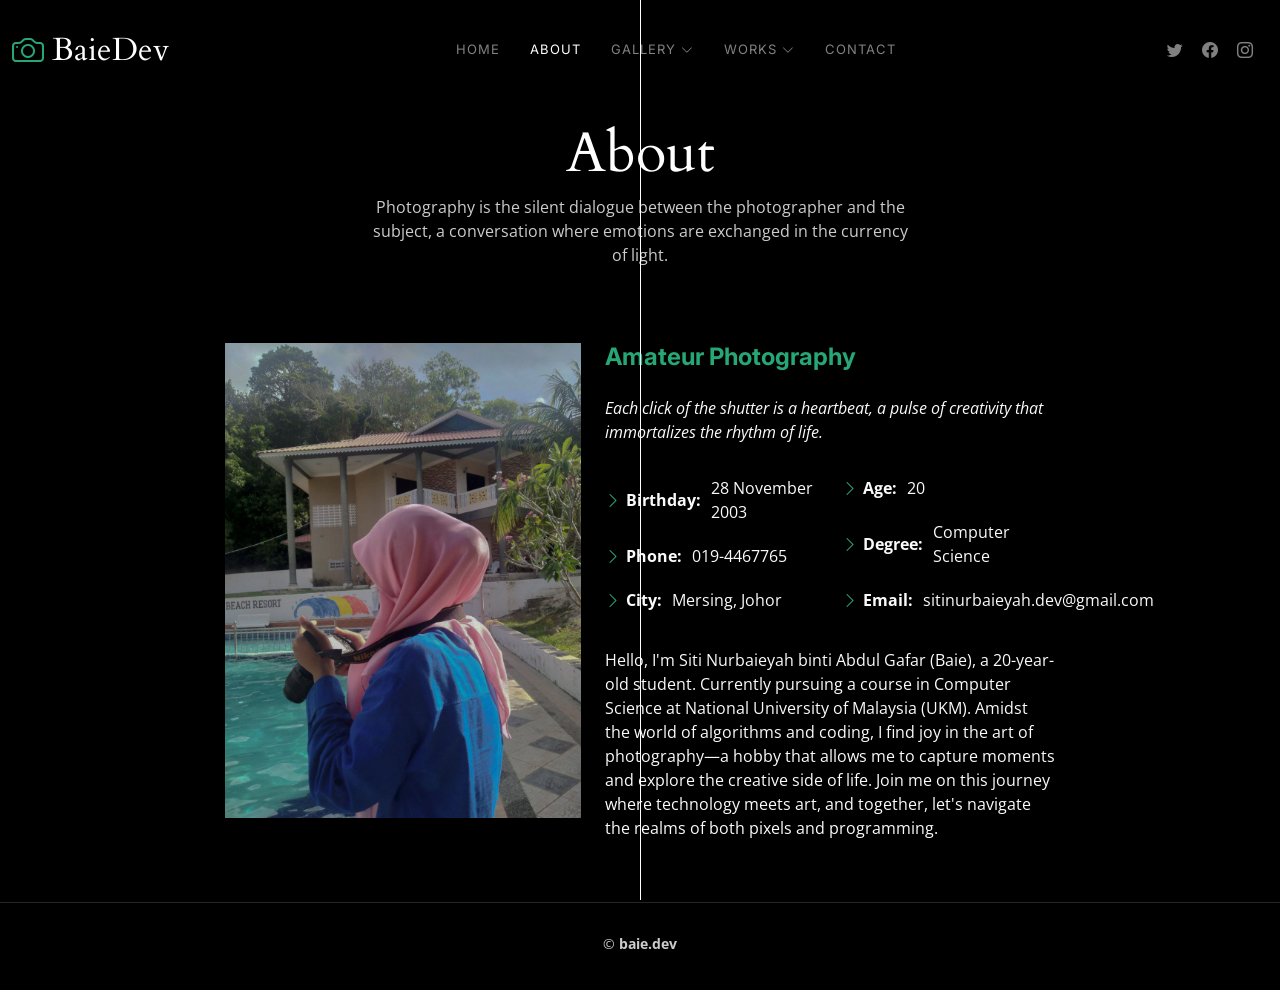
==== commit 022d3a2f: "update latest" ====
--- a/about.html
+++ b/about.html
@@ -113,7 +113,7 @@
 
 				<div class="row gy-4 justify-content-center">
 					<div class="col-lg-4">
-						<img src="assets/img/profile-img.jpg" class="img-fluid" alt="">
+						<img src="assets/img/my-pic.jpg" class="img-fluid" alt="">
 					</div>
 					<div class="col-lg-5 content">
 						<h2>Amateur Photography</h2>
@@ -126,8 +126,6 @@
 								<ul>
 									<li><i class="bi bi-chevron-right"></i> <strong>Birthday:</strong> <span>28 November
 											2003</span></li>
-									<li><i class="bi bi-chevron-right"></i> <strong>Website:</strong>
-										<span>www.example.com</span></li>
 									<li><i class="bi bi-chevron-right"></i> <strong>Phone:</strong>
 										<span>019-4467765</span></li>
 									<li><i class="bi bi-chevron-right"></i> <strong>City:</strong> <span>Mersing,
@@ -200,7 +198,7 @@
 	<footer id="footer" class="footer">
 		<div class="container">
 			<div class="copyright">
-				&copy;<strong><span>baie.dev</span></strong>
+				&copy;<strong><span> baie.dev</span></strong>
 			</div>
 			<div class="credits">
 				<!-- All the links in the footer should remain intact. -->
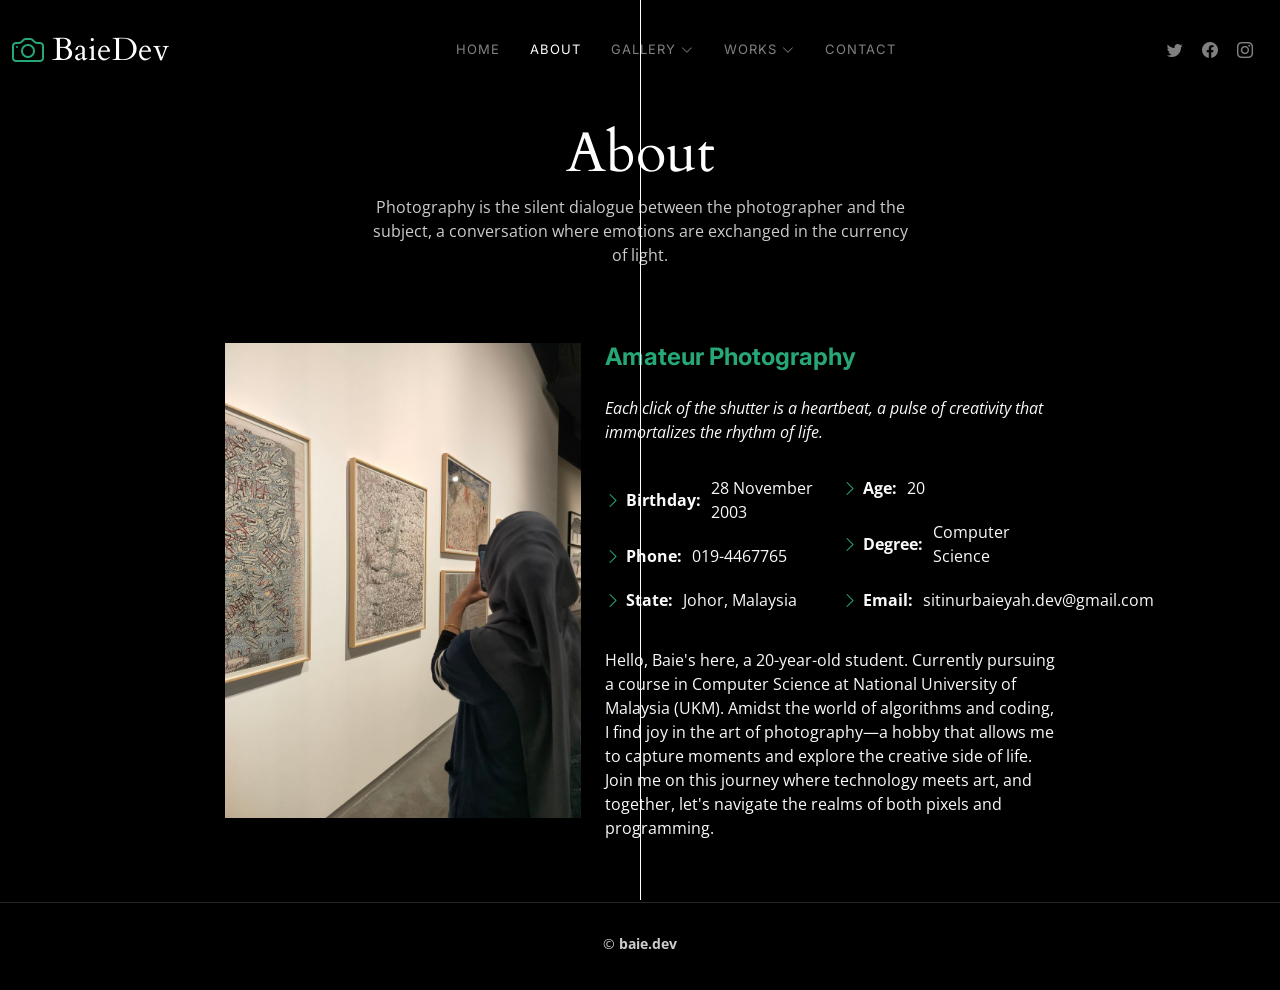
==== commit 7fe4bf85: "update 2024" ====
--- a/about.html
+++ b/about.html
@@ -10,8 +10,8 @@
 	<meta content="" name="keywords">
 
 	<!-- Favicons -->
-	<link href="assets/img/favicon.png" rel="icon">
-	<link href="assets/img/apple-touch-icon.png" rel="apple-touch-icon">
+	<link href="assets/img/logo.png" rel="icon">
+	<link href="assets/img/logo.png" rel="apple-touch-icon">
 
 	<!-- Google Fonts -->
 	<link rel="preconnect" href="https://fonts.googleapis.com">
@@ -113,7 +113,7 @@
 
 				<div class="row gy-4 justify-content-center">
 					<div class="col-lg-4">
-						<img src="assets/img/my-pic.jpg" class="img-fluid" alt="">
+						<img src="assets/img/baru.jpg" class="img-fluid" alt="">
 					</div>
 					<div class="col-lg-5 content">
 						<h2>Amateur Photography</h2>
@@ -128,8 +128,8 @@
 											2003</span></li>
 									<li><i class="bi bi-chevron-right"></i> <strong>Phone:</strong>
 										<span>019-4467765</span></li>
-									<li><i class="bi bi-chevron-right"></i> <strong>City:</strong> <span>Mersing,
-											Johor</span></li>
+									<li><i class="bi bi-chevron-right"></i> <strong>State:</strong> <span>
+											Johor, Malaysia</span></li>
 								</ul>
 							</div>
 							<div class="col-lg-6">
@@ -144,7 +144,7 @@
 							</div>
 						</div>
 						<p class="py-3">
-							Hello, I'm Siti Nurbaieyah binti Abdul Gafar (Baie), a 20-year-old student. Currently
+							Hello, Baie's here, a 20-year-old student. Currently
 							pursuing a course in Computer Science at National University of Malaysia (UKM).
 							Amidst the world of algorithms and coding, I find joy in the art of photography—a hobby that
 							allows me to capture moments and explore the creative side of life.
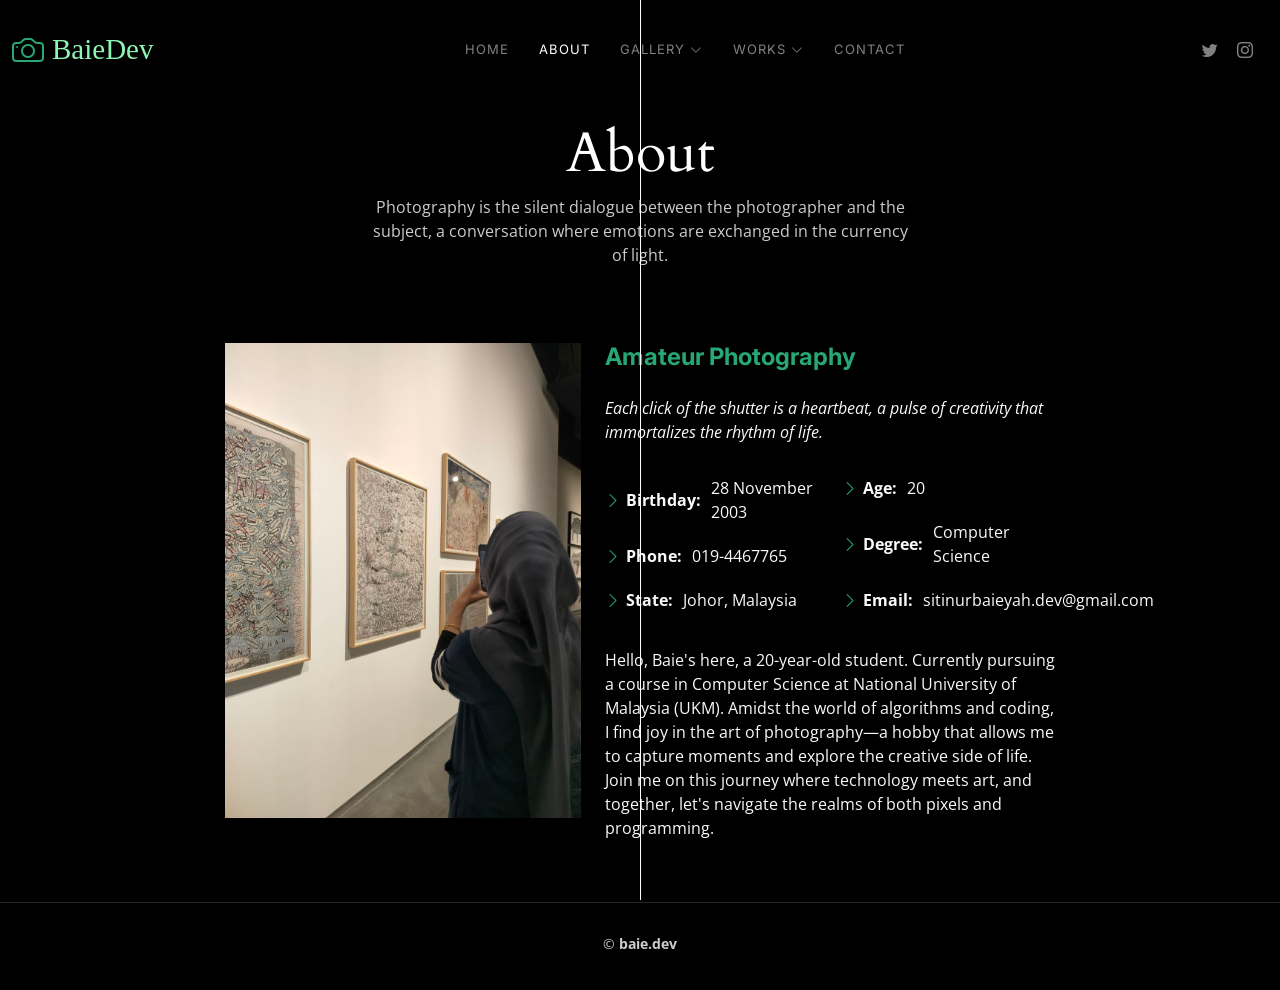
==== commit fbb8f892: "update i" ====
--- a/about.html
+++ b/about.html
@@ -78,10 +78,8 @@
 			</nav><!-- .navbar -->
 
 			<div class="header-social-links">
-				<a href="#" class="twitter"><i class="bi bi-twitter"></i></a>
-				<a href="#" class="facebook"><i class="bi bi-facebook"></i></a>
-				<a href="#" class="instagram"><i class="bi bi-instagram"></i></a>
-				<!-- <a href="#" class="linkedin"><i class="bi bi-linkedin"></i></i></a> -->
+				<a href="https://www.twitter.com/baieyo" class="twitter"><i class="bi bi-twitter"></i></a>
+				<a href="https://www.instagram.com/baiewy" class="instagram"><i class="bi bi-instagram"></i></a>
 			</div>
 			<i class="mobile-nav-toggle mobile-nav-show bi bi-list"></i>
 			<i class="mobile-nav-toggle mobile-nav-hide d-none bi bi-x"></i>
--- a/assets/css/main.css
+++ b/assets/css/main.css
@@ -299,11 +299,11 @@
 }
 
 .header .logo h1 {
-  font-size: 32px;
+  font-size: 29px;
   margin: 0;
   font-weight: 400;
-  color: #fff;
-  font-family: var(--font-secondary);
+  color: #8ef5b7;
+  font-family: 'Caveat', cursive;
 }
 
 .header .logo i {
